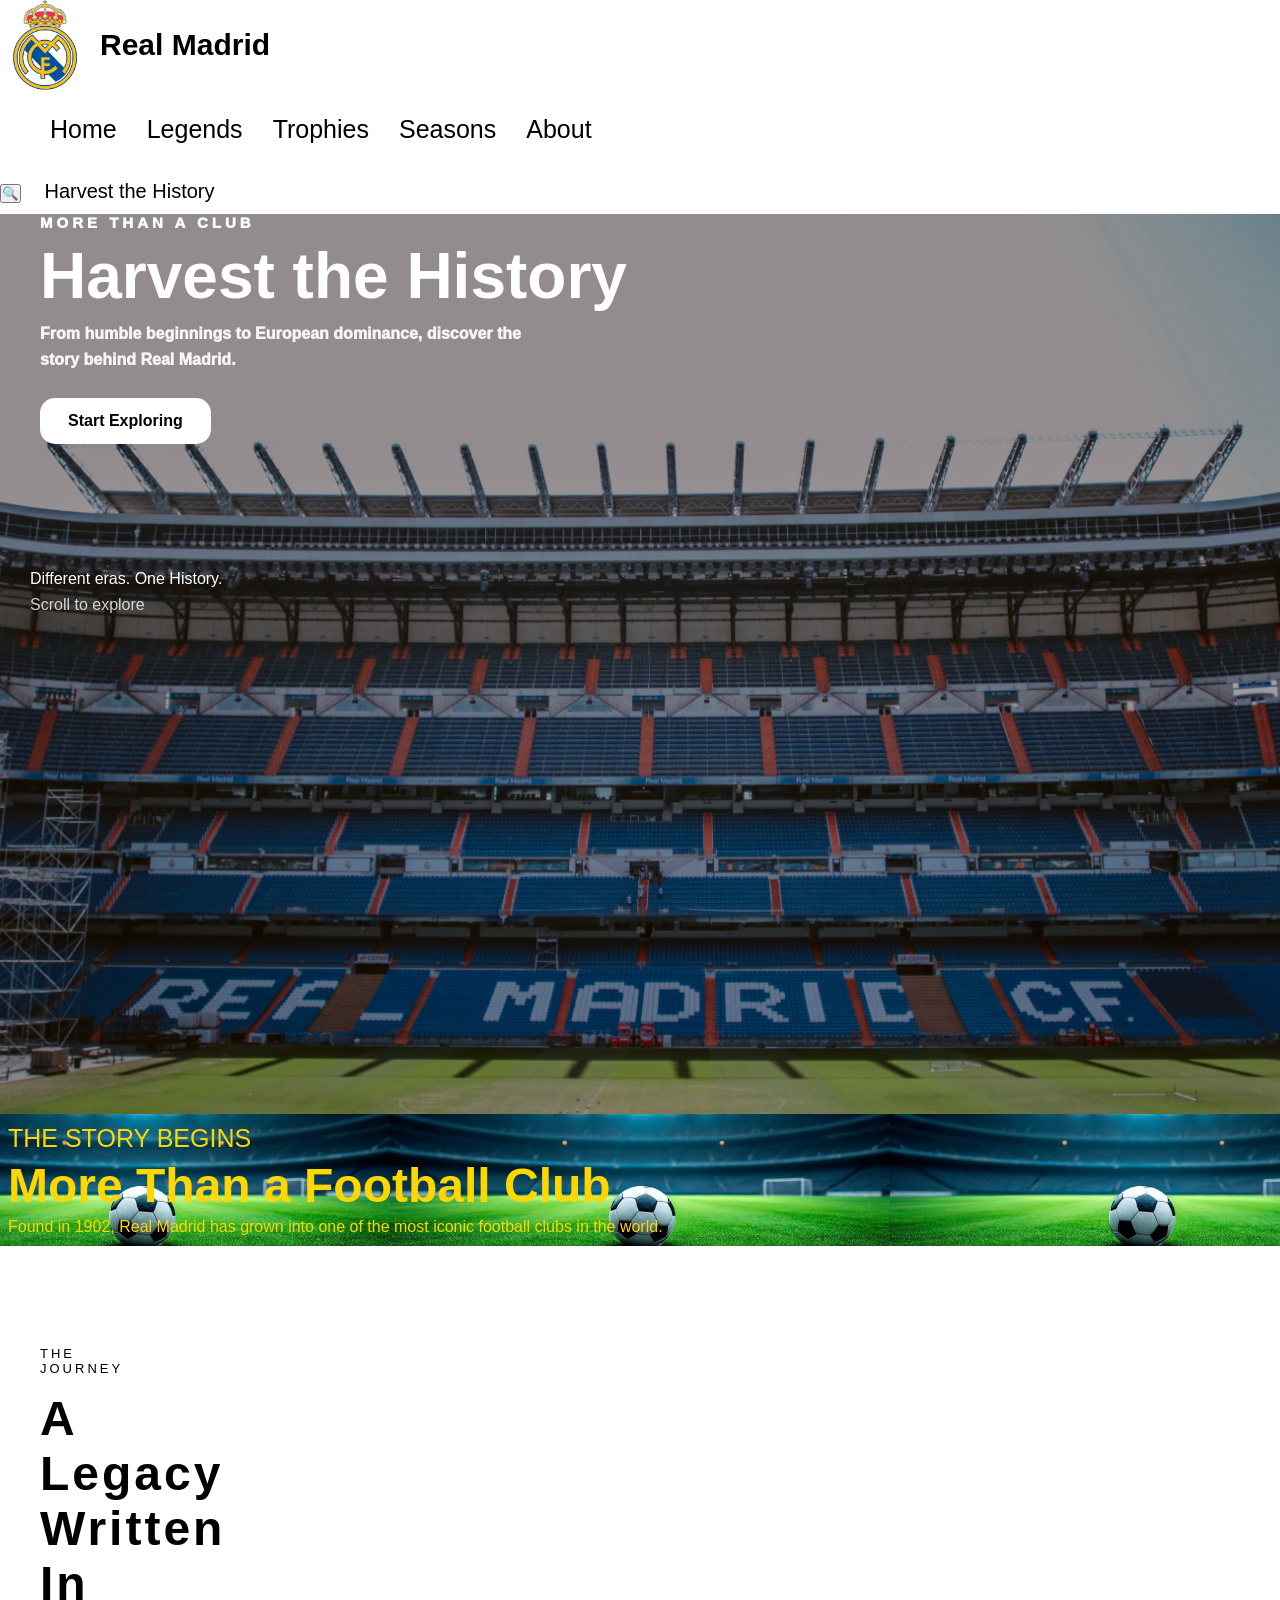
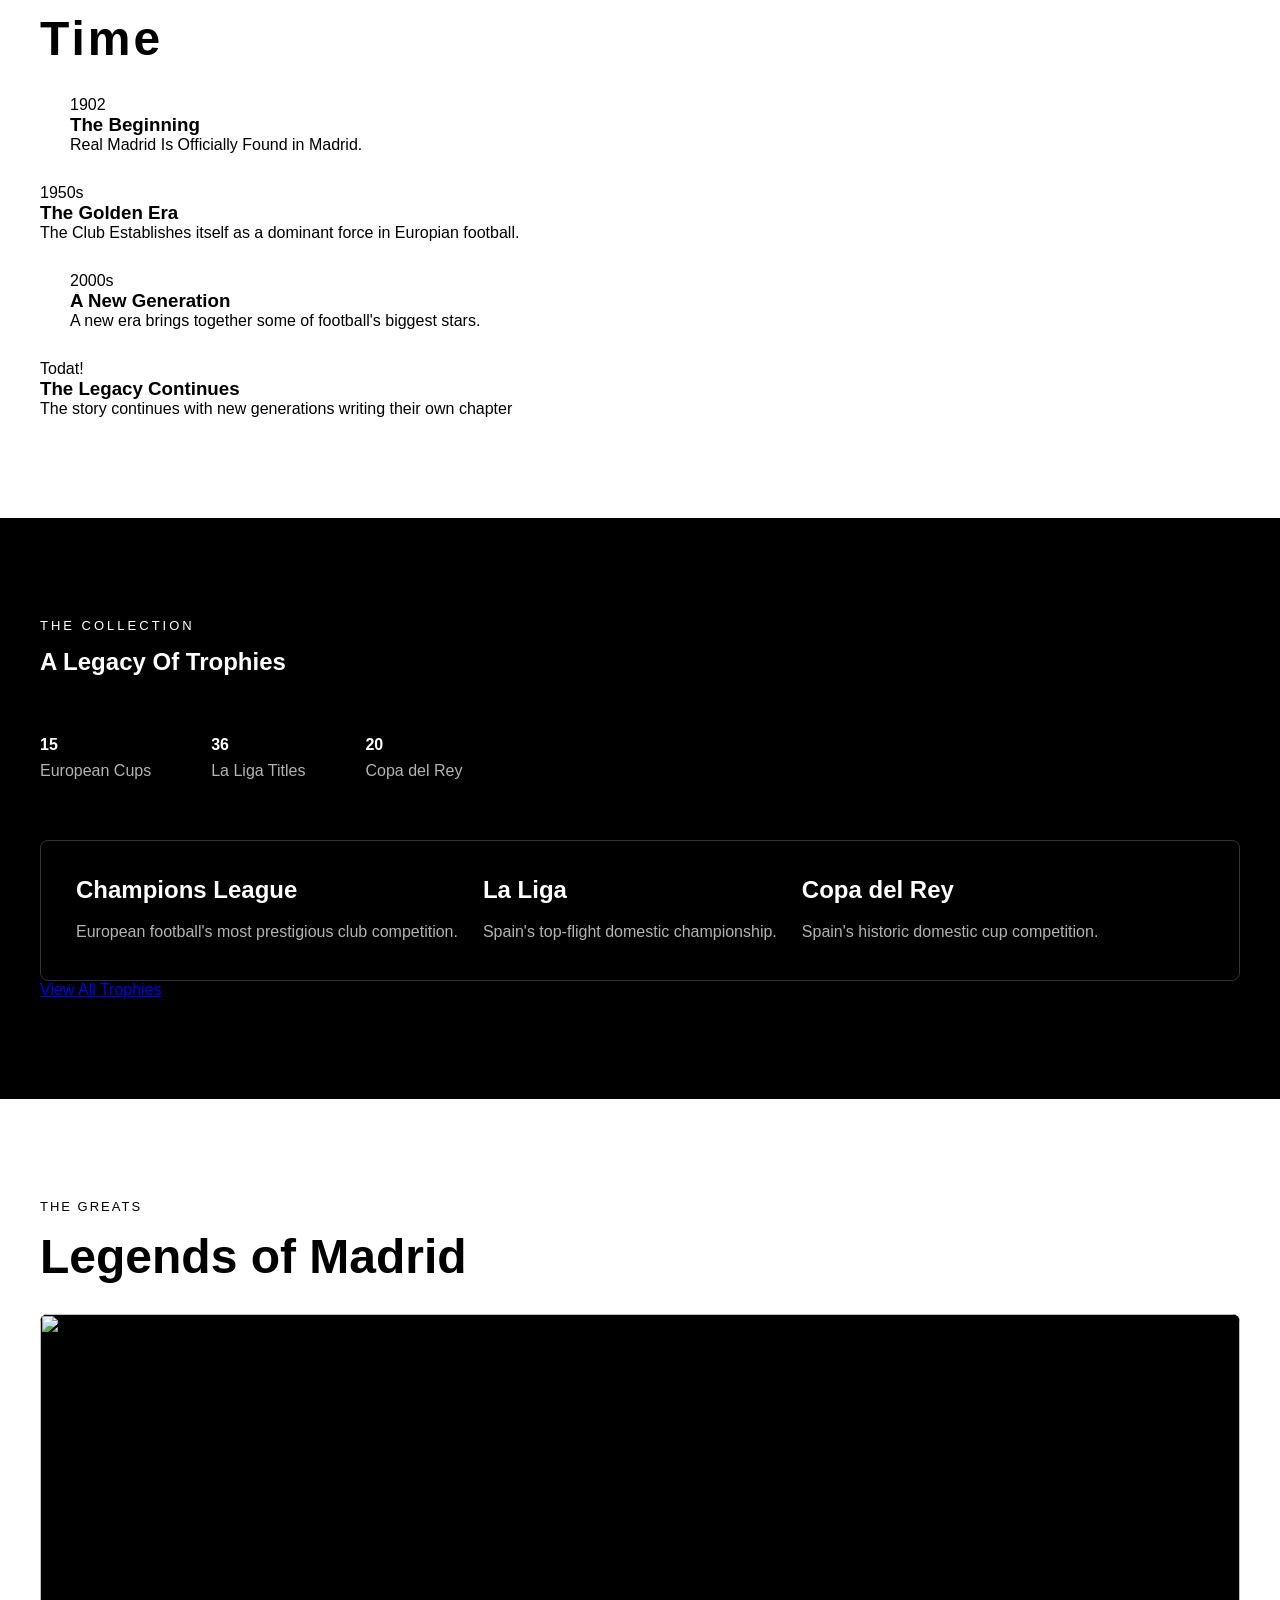
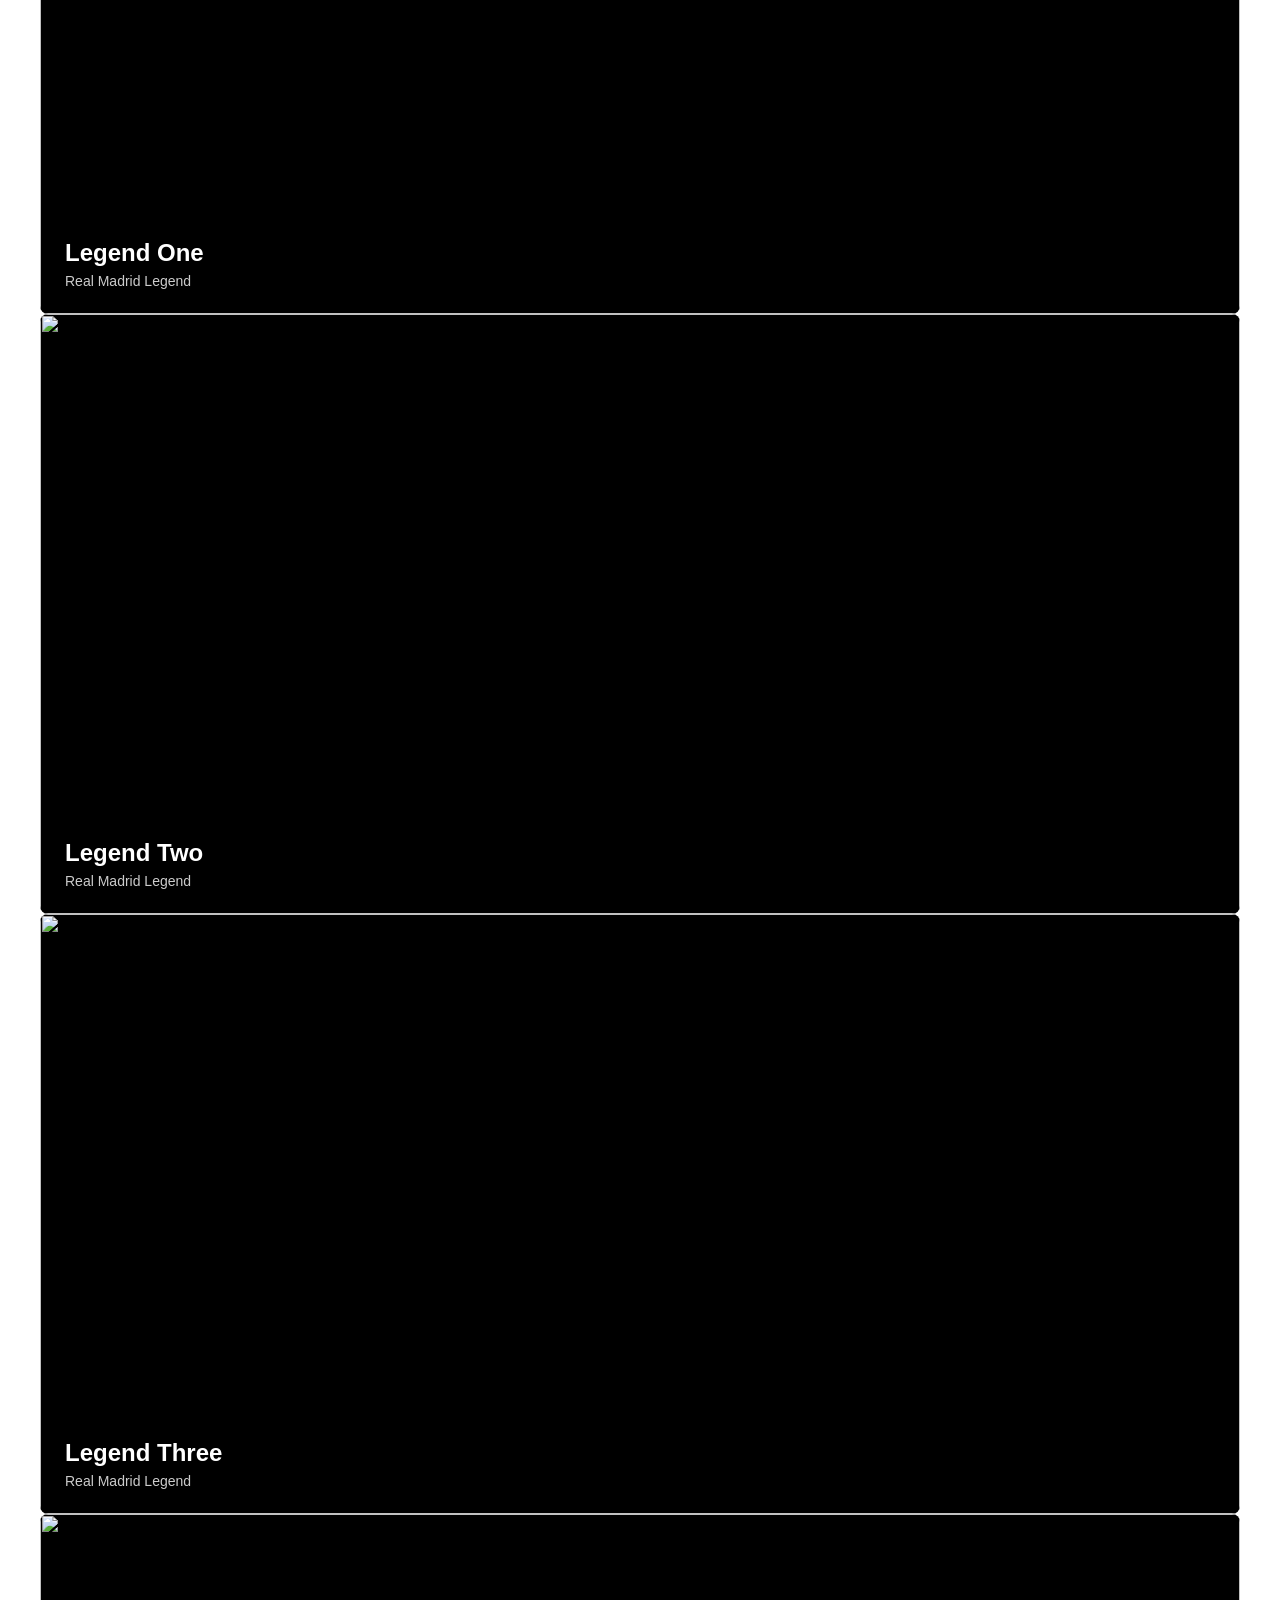
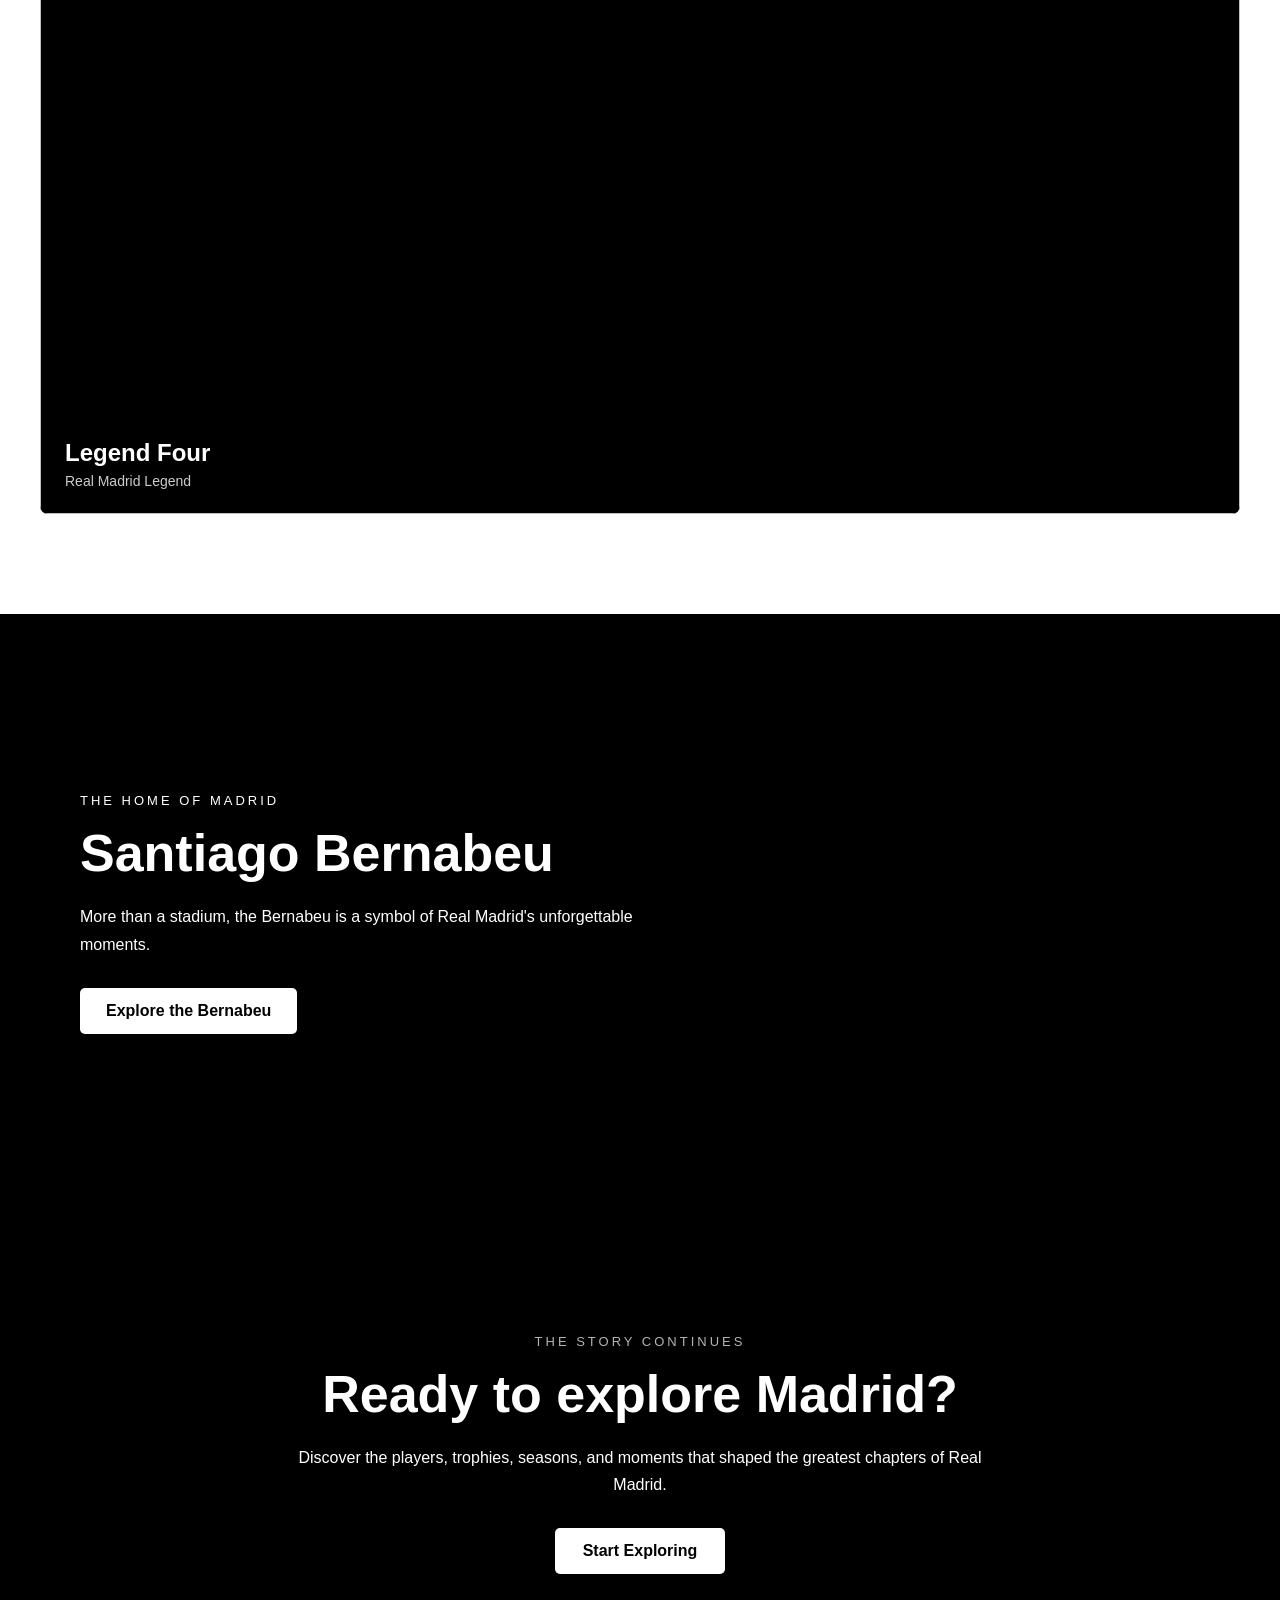
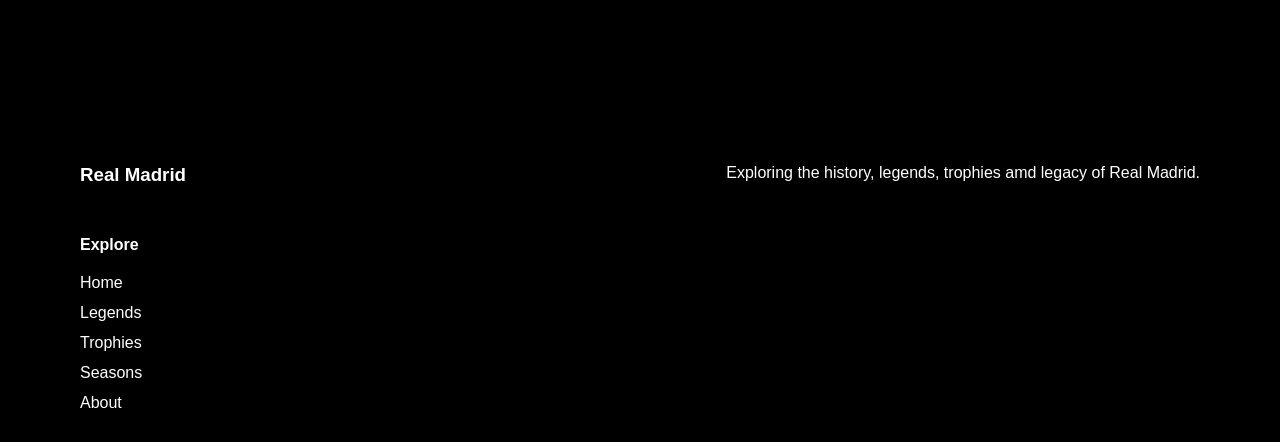
==== index.html @ a269e449 "Add files via upload" ====
<!DOCTYPE html>
<head>

<title>Real Madrid</title>
<link rel="stylesheet" href="style.css">
</head>
<body>
<header>
    
    <div class="logo">
        <img src="[data-uri]" alt="Real Madrid Logo">
        <span>Real Madrid</span>
    </div>


    <div class="navbar">
        <nav>
            <a href="index.html">Home</a>
            <a href="#">Legends</a>
            <a href="#">Trophies</a>
            <a href="#">Seasons</a>
            <a href="#">About</a>
    </div>
 <!-- (#) هنا يا سمير عايزك تحط اسامي فايلات الصفحات الي هتعملها مكان علامة الشارب دي -->
    </nav>
    <button aria-label="Search">🔍</button>
    <button class="history-btn">Harvest the History</button>

    <main>
        <section class="hero">
            <div class="hero-content">
                <p>MORE THAN A CLUB</p>
                <h1>Harvest the History</h1>
                <p>
                    From humble beginnings to European dominance,
                            discover the story behind Real Madrid.
                </p>
                <a href="#intro">Start Exploring</a>
            </div>
            <div class="hero-bottom">
                <p>Different eras. 
                    One History.
                </p>
                <span>Scroll to explore</span>
            </div>
        </section>
        <section id="intro">
            <div class="intro-content">
                <p>THE STORY BEGINS</p>
                <h2>More Than a Football Club</h2>
                <p>
                    Found in 1902,
                    Real Madrid has grown into one
                    of the most iconic football clubs in the world.
                </p>
            </div>

        </section>
        <section class="history-preview">
            <div class="history-header">
                <p>THE JOURNEY</p>
                <h2>A Legacy Written In Time</h2>
            </div>

            <div class="timeline-item">
                <span>1902</span>
                <h3>The Beginning</h3>
                <p>Real Madrid Is Officially Found in Madrid.</p>
            </div>

            <div class="time;ine-item">
                <span>1950s</span>
                <h3>The Golden Era</h3>
                <p>The Club Establishes itself as a dominant force in Europian football.
                </p>
            </div>

            <div class="timeline-item">
                <span>2000s</span>
                <h3>A New Generation</h3>
                <p>A new era brings together some of football's biggest stars.</p>
            </div>

            <div class="timeline-items">
                <span>Todat!</span>
                <h3>The Legacy Continues</h3>
                <p>The story continues with new generations writing their own chapter                    
                </p>
            </div>
        </section>
        
        <section class="trophies-preview">
            <div class="trophies-header">
                <p>THE COLLECTION</p>
                <h2>A Legacy Of Trophies</h2>
            </div>

            <div class="trophy-stats">
                <div>
                    <strong>15</strong>
                    <span>European Cups</span>
                </div>
                <div>
                    <strong>36</strong>
                    <span>La Liga Titles</span>
                </div>
                <div>
                    <strong>20</strong>
                    <span>Copa del Rey</span>
                </div>
            </div>

            <div class="trophy-cards">
                <div class="trophy-card">
                    <h3>Champions League</h3>
                    <p>European football's most prestigious club competition.</p>
                </div>
                <div class="trophy-card">
                    <h3>La Liga</h3>
                    <p>Spain's top-flight domestic championship.</p>
                </div>
                <div class="trophy-card">
                    <h3>Copa del Rey</h3>
                    <p>Spain's historic domestic cup competition.</p>
                </div>
            </div>

            <a href="#">View All Trophies</a>
<!-- هنا نفس الكلام هتحط اسم الصفحة الي هتعملها -->
        </section>

        <section class="legends-preview">
            <div class="legends-header">
                <p>THE GREATS</p>
                <h2>Legends of Madrid</h2>
            </div>

            <div class="legend-card">
                <img src="legend1.png" alt="">
                <div class="legend-info">
                    <h3>Legend One</h3>
                    <p>Real Madrid Legend</p>
                </div>
            </div>

            <div class="legend-card">
                <img src="legend2.jpg" alt="">
                <div class="legend-info">
                    <h3>Legend Two</h3>
                    <p>Real Madrid Legend</p>
                </div>
            </div>

                        <div class="legend-card">
                <img src="legend3.jpg" alt="">
                <div class="legend-info">
                    <h3>Legend Three</h3>
                    <p>Real Madrid Legend</p>
                </div>
            </div>

            <div class="legend-card">
                <img src="legend4.jpg" alt="">
                <div class="legend-info">
                    <h3>Legend Four</h3>
                    <p>Real Madrid Legend</p>
                </div>
            </div>
        </section>

        <section class="bernabeu-preview">
            <div class="bernabeu-content">
                <p>THE HOME OF MADRID</p>
                <h2>Santiago Bernabeu</h2>
                <p>
                    More than a stadium, the Bernabeu is a symbol of Real Madrid's unforgettable moments.
                </p>
                <a href="#">Explore the Bernabeu</a>
            </div>
        </section>

        <section class="final-cta">
            <div class="cta-content">
                <p>THE STORY CONTINUES</p>
                <h2>Ready to explore Madrid?</h2>
                <p>
                    Discover the players, trophies, seasons, and moments that shaped the greatest chapters of Real Madrid.
                </p>
                <a href="#">Start Exploring</a>
            </div>
        </section>
    </main>
    <footer class="footer">
        <div class="footer-top">
            <h3>Real Madrid</h3>
            <p>
                Exploring the history, legends, trophies amd legacy of Real Madrid.
            </p>
        </div>  
        
        <div class="footer-links">
            <h4>Explore</h4>
            <a href="index.html">Home</a>
            <a href="#">Legends</a>
            <a href="#">Trophies</a>
            <a href="#">Seasons</a>
            <a href="#">About</a>
        </div>
    </footer>
</header>

</body>
---- style.css ----
.hero {
    background-image: url("stadium3.jpg");
    height: 100vh;
    background-size: cover;
    background-position: center;
    position: relative;
    display: flex;
    align-items: flex-start;
    overflow: hidden;
}

.hero::before {
    content: "";
    position: absolute;
    inset: 0;
    background: rgba(0, 0, 0, 0.35);
}
.hero-content {
    position: relative;
    z-index: 1;
    max-width: 600px;
    margin-left: 40px;
    margin: 10px 5;

}
.hero-content h1 {
    font-size: 64px;
    font-weight: 700;
}
.hero-content p:nth-of-type(2) {
    max-width: 500px;
    line-height: 1.6;
}
.hero-content p:first-child {
    font-size: 15px;
    letter-spacing: 4px;
}
.hero-content p {
    color: #380202;
    font-weight: 1000;
}

.hero-content button {
    margin-top: 10px;
    padding: 10px 15px;
    font-size: 20px;
    border: none;
    border-radius: 100px;
}

header {
    position: absolute;
    top: 0;
    left: 0;
    width: 100%;
    z-index: 2;
}
.navbar {
    display: flex;
    align-items: center;
    justify-content: space-between;
    padding: 25px 50px;
    color: black;
}
* {
    margin: 0;
    padding: 0;
    box-sizing: border-box;
}

.logo {
    display: flex;
    align-items: center;
}

.logo img{
    width: 90px;
    height: 90px;
    object-fit: contain;
}

.logo span{
    margin-left: 10px;
    font-weight: 700;
    font-size: 30px;
}

.navbar nav {
    display: flex;
    align-items: center;
    gap: 30px;
    /* عايزين نحط صورة هنا تبقى خلفية مش عارف ازاي بصراحة */
}
.navbar nav a {
    text-decoration: none;
    color: black;
    font-size: 25px;
}

.navbar nav a:hover {
    opacity: 0.5;
    lighting-color: white;
}
.navbar button {
    background: none;
    border: none;
    color: white;
    font-size: 20px;
    cursor: pointer;
}

.history-btn {
    padding: 10px 18px;
    border: 1px solid white;
    border-radius: 10px;
    background: transparent;
    color: black;
    cursor: pointer;
    font-size: 20px;
}

.history-btn:hover {
    background: goldenrod;
    color: black;
}

.navbar {
    display: flex;
    align-items: center;
    justify-content: space-between;
    padding: 25px 50px;
    color: white;
}
.hero-content button {
    margin-top: 25px;
    padding: 14px 28px;
    font-size: 16px;
    background: white;
    color: black;
    font-weight: 1000;
    cursor: pointer;
}

.hero-content button:hover {
    background: burlywood;
    transform: translateY(-2px);
}

body {
    font-family: Arial, san-serif;
}

.hero-content h1 {
    color: white;
}

.hero-content p:first-child {
    color: white;
}

.hero-content h1 {
    font-size: 64px;
    font-weight: 700;
    margin: 10px 0;
    color: white;
    line-height: 1.1;
}

.hero-content p:nth-of-type(2) {
    max-width: 500px;
    line-height: 1.6;
    color: whitesmoke;
    font-size: 16px;
}

.hero-bottom {
    position: absolute;
    bottom: 500px;
    left: 30px;
    color: white;
}

.hero-bottom span {
    display: block;
    margin-top: 8px;
    font-size: 16px;
    opacity: 0.8;
}

.hero-content a {
    display: inline-block;
    margin-top: 25px;
    padding: 14px 28px;
    background: white;
    color: black;
    text-decoration: none;
    font-weight: 600;
    border-radius: 15px;
}

.hero-content a:hover {
    background: rgb(187, 187, 187);
}

#intro {
    background-image: url("intro.jpg");
    background-size: 500px 300px;
    background-position: center;
    min-height: 50px;
    padding: 10px 8px;
    color: gold;

}

.intro-content > p:first-child {
    font-size: 25px;
    margin-bottom: 5px;
}

.intro-content h2 {
    font-size: 48px;
    margin-bottom: 5px;
}

.history-preview {
    padding: 100px 40px;
    background: white;
}

.history-header {
    max-width: 13px;
    letter-spacing: 3px;
}

.history-header p {
    font-size: 13px;
    letter-spacing: 3px;
}

.history-header h2 {
    font-size: 48px;
    margin-top: 15px;
}

.timeline {
    display: flex;
    gap: 30px;
}

.timeline-item {
    flex: 1;
    padding: 30px;
    background: white;
    border-radius: 8px;
}

.trophies-preview {
    padding: 100px 40px;
    background: black;
    color: white;
}

.trophies-header {
    margin-bottom: 60px;
}
.trophies-header p {
    font-size: 13px;
    letter-spacing: 3px;
}
.trophies-header h2 {
    font-size: 48;
    margin-top: 15px;
}

.trophy-stats {
    display: flex;
    gap: 60px;
    margin-bottom: 60px;
}
.trophy-stats div {
    display: flex;
    flex-direction: column;
}
.trophy-stat strong {
    font-size: 42px;
}
.trophy-stats span {
    margin-top: 8px;
    opacity: 0.7;
}

.trophy-cards {
    display: flex;
    gap: 25px;
}
.trophy-cards {
    flex: 1;
    padding: 35px;
    border: 1px solid #333;
    border-radius: 8px;
}
.trophy-card h3 {
    font-size: 24px;
    margin-bottom: 15px;
}
.trophy-card p {
    opacity: 0.7;
    line-height: 1.6;
}

.legends-preview {
    padding: 100px 40px;
    background: white;
}

.legends-header {
    max-width: 600px;
    margin-bottom: 30px;
}
.legends-header p {
    font-size: 13px;
    letter-spacing: 2px;
}

.legends-header h2 {
    font-size: 48px;
    margin-top: 15px;
}

.legend-cards {
    display: flex;
    gap: 25px;
}
.legend-card {
    flex: 1;
    height: 600px;
    position: relative;
    overflow:hidden;
    border-radius: 8px;
    background: black;
}

.legend-card img {
    width: 100%;
    height: 100%;
    object-fit: fill;
}

.legend-info {
    position: absolute;
    bottom: 0;
    left: 0;
    width: 100%;
    padding: 25px;
    color: white;
    background: linear-gradiant(transparent, black)
}

.legend-info h3 {
    font-size: 24px;
    margin-bottom: 6px;
}

.legend-info p {
    font-size: 14px;
    opacity: 0.8;
}

.bernabeu-preview {
    min-height: 600px;
    background-image: url("bernabeu.jpg");
    background-size: cover;
    background-position: center;
    position: relative;
    display: flex;
    align-items: center;
    padding: 80px;
}

.bernabeu-preview::before {
    content: "";
    position: absolute;
    inset: 0;
    background: black;
}

.bernabeu-content {
    position: relative;
    z-index: 1;
    max-width: 600px;
    color: white;
}

.bernabeu-content > p:first-child {
    font-size: 13px;
    letter-spacing: 3px;
    margin-bottom: 15px;
}

.bernabeu-content h2 {
    font-size: 52px;
    margin-bottom: 20px;
}

.bernabeu-content h2 + p {
    line-height: 1.7;
    color: white;
    margin-bottom: 30px;
}

.bernabeu-content a {
    display: inline-block;
    padding: 14px 26px;
    background: white;
    color: black;
    text-decoration: none;
    font-weight: 600;
    border-radius: 5px;
}

.final-cta {
    padding: 120px 80px;
    text-align: center;
    background: black;
    color: white;
}
.cta-content {
    max-width: 700px;
    margin: auto;
}

.cta-content p:first-child {
    font-size: 13px;
    letter-spacing: 3px;
    opacity: 0.7;
}

.cta-content h2 {
    font-size: 52px;
    margin: 15px 0 20px;
}

.cta-content h2 + p {
    color: white;
    line-height: 1.7;
    margin-bottom: 30px;
}

.cta-content a {
    display: inline-block;
    padding: 14px 28px;
    background: white;
    color: black;
    text-decoration: none;
    font-weight: 600;
    border-radius: 5px;
}


.footer {
    padding: 70px 80px 30px;
    background: black;
    color: white;
}

.footer-top {
    display: flex;
    justify-content: space-between;
    gap: 80px;
    padding-bottom: 50px;
}

.footer-brand {
    max-width: 350px;
}

.footer-brand h3 {
    font-size: 26px;
    margin-bottom: 15px;
}

.footer-brand p {
    color: white;
    line-height: 1.6;
}

.footer-links {
    display: flex;
    flex-direction: column;
    gap: 12px;
}

.footer-links h4 {
    margin-bottom: 8px;
}

.footer-links a {
    color: white;
    text-decoration: none;
}

.footer-links a:hover {
    color: white;
}

.footer-bottom {
    padding-top: 25px;
    border-top: 1px solid #222121;
    display: flex;
    justify-content: space-between;
    color: #777;
    font-size: 13px;
}
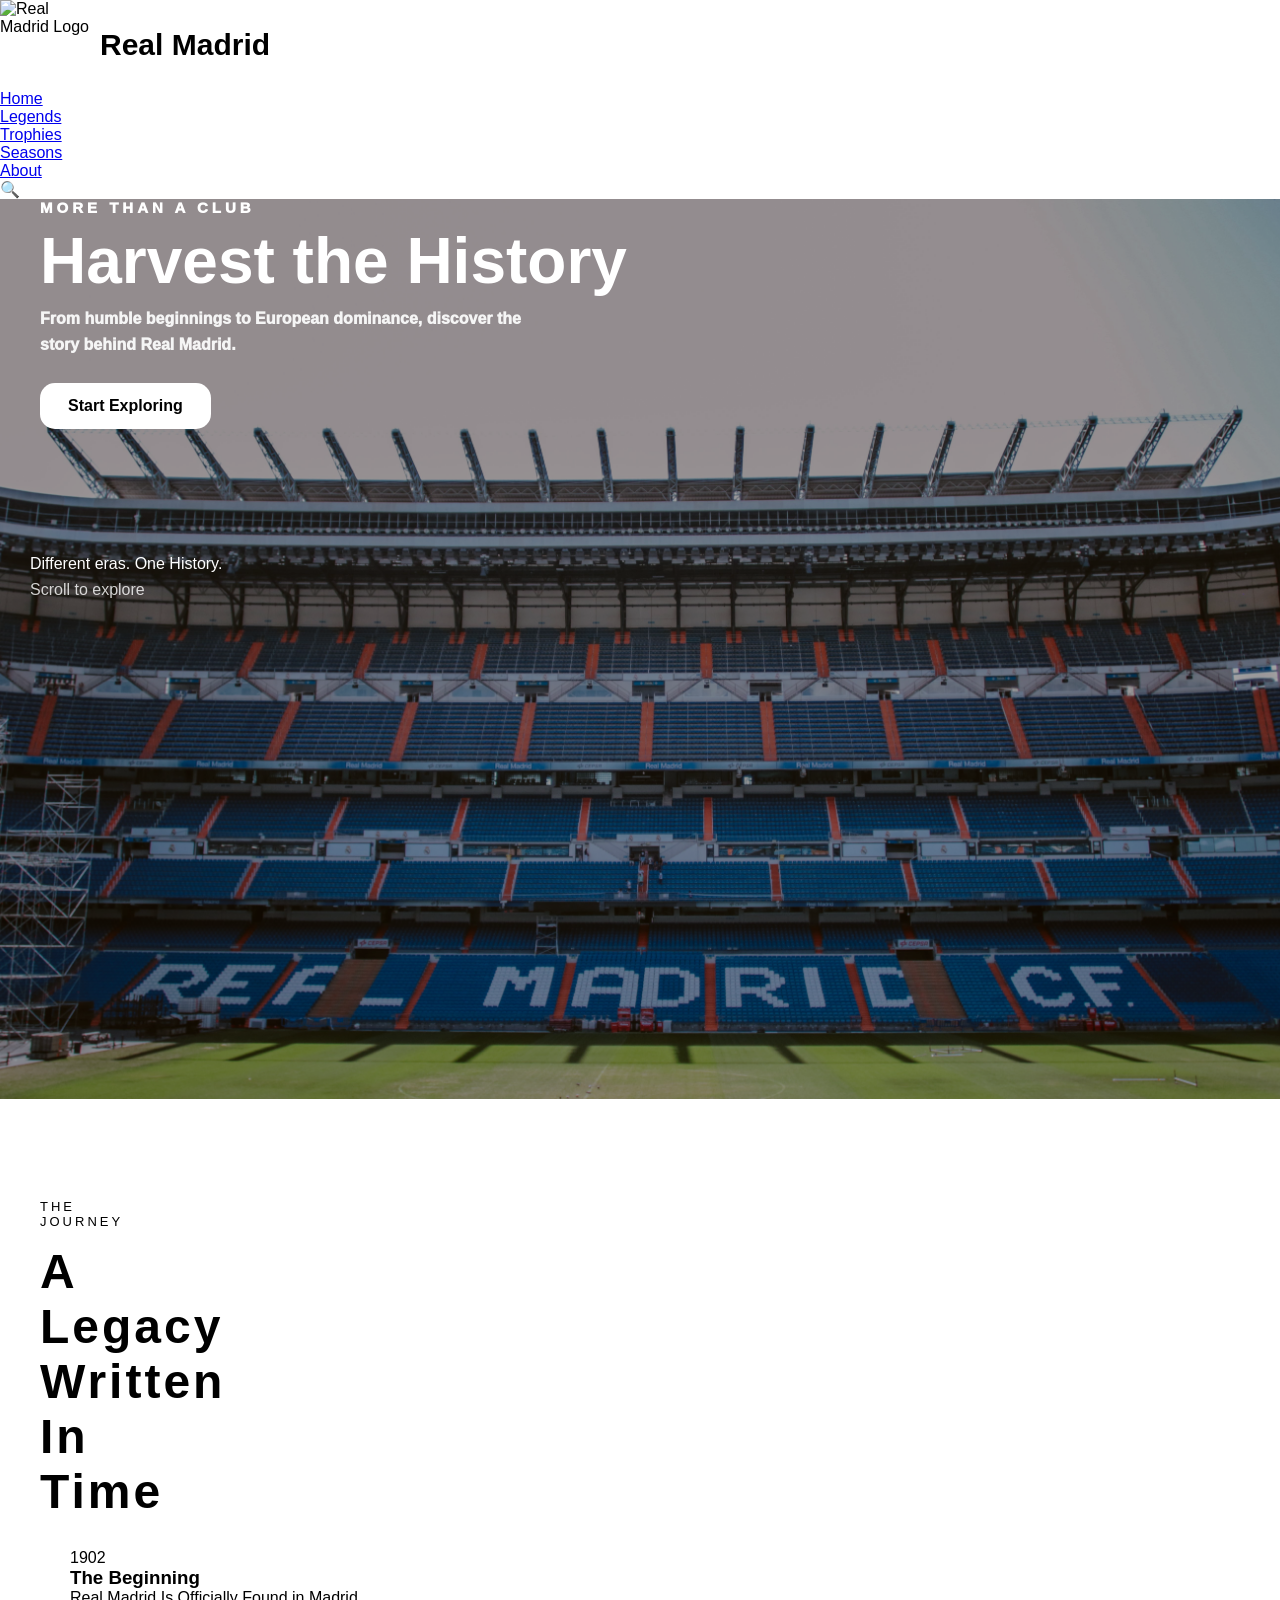
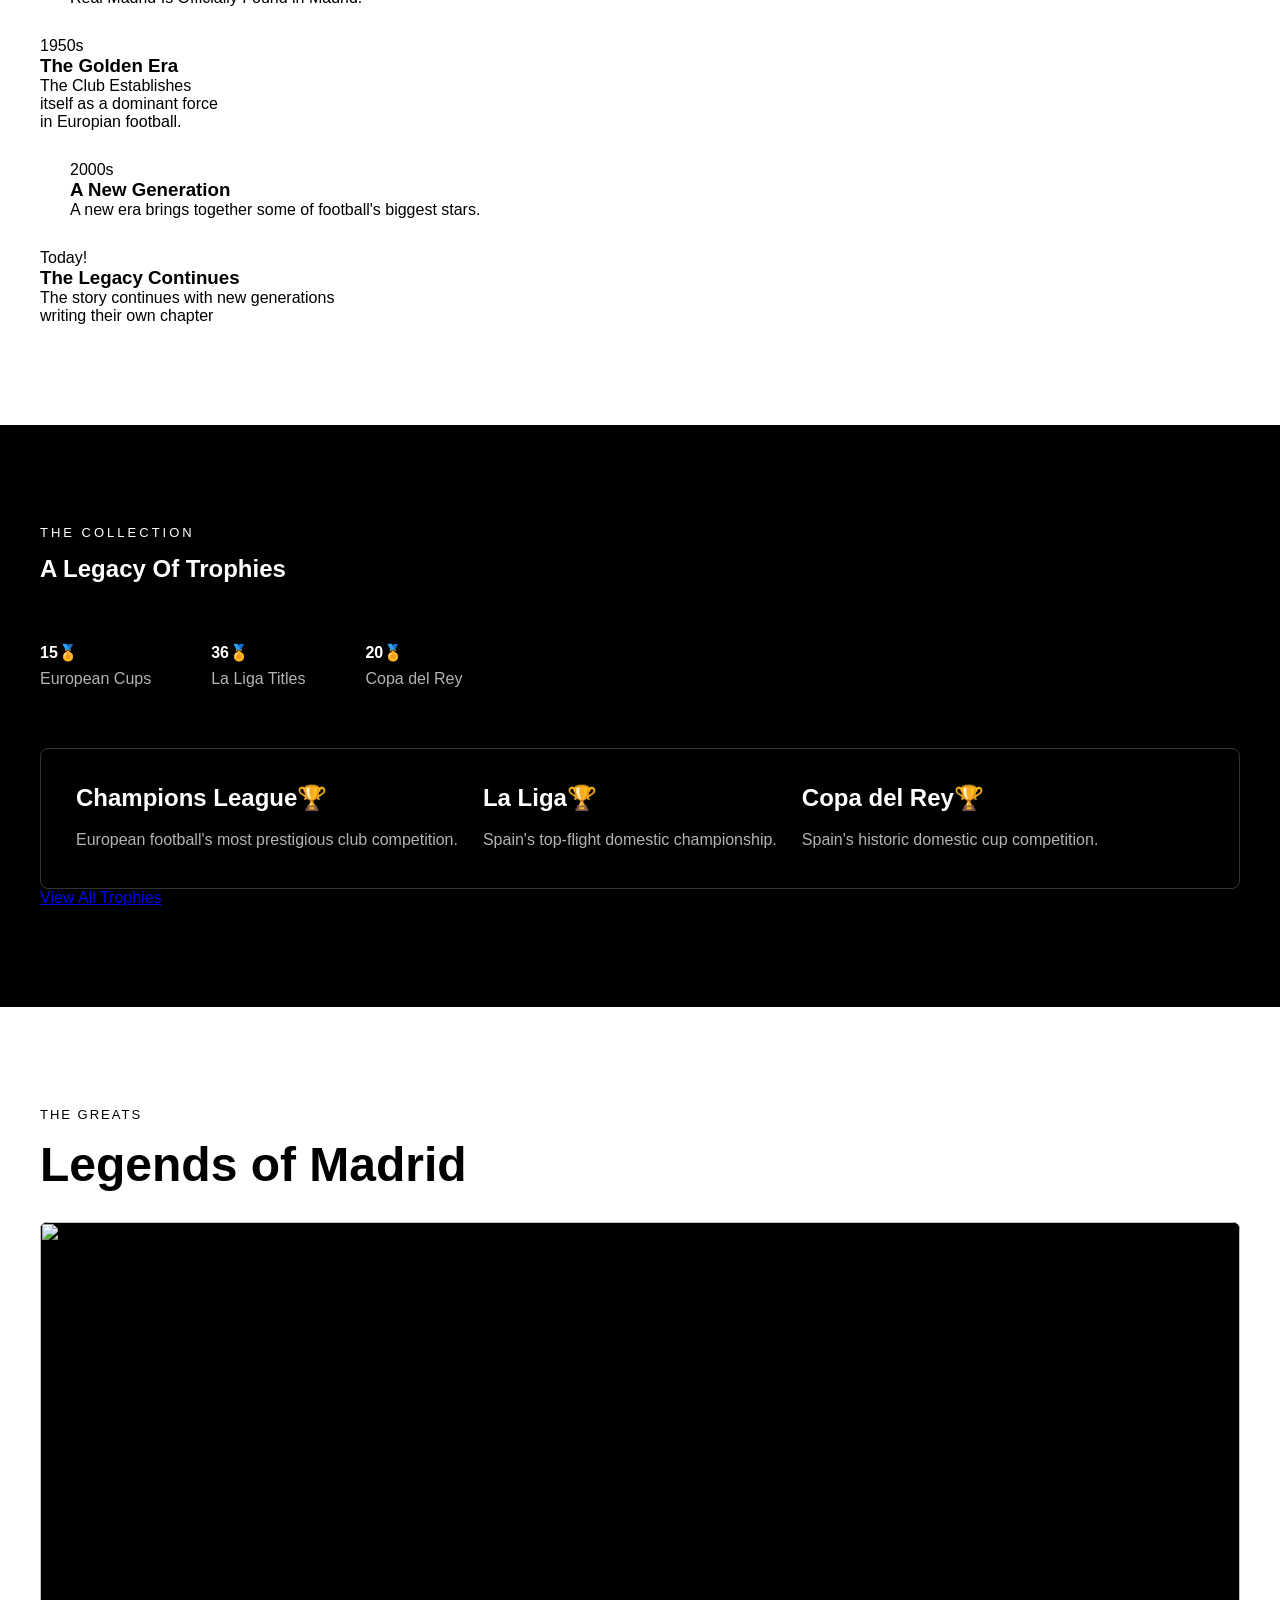
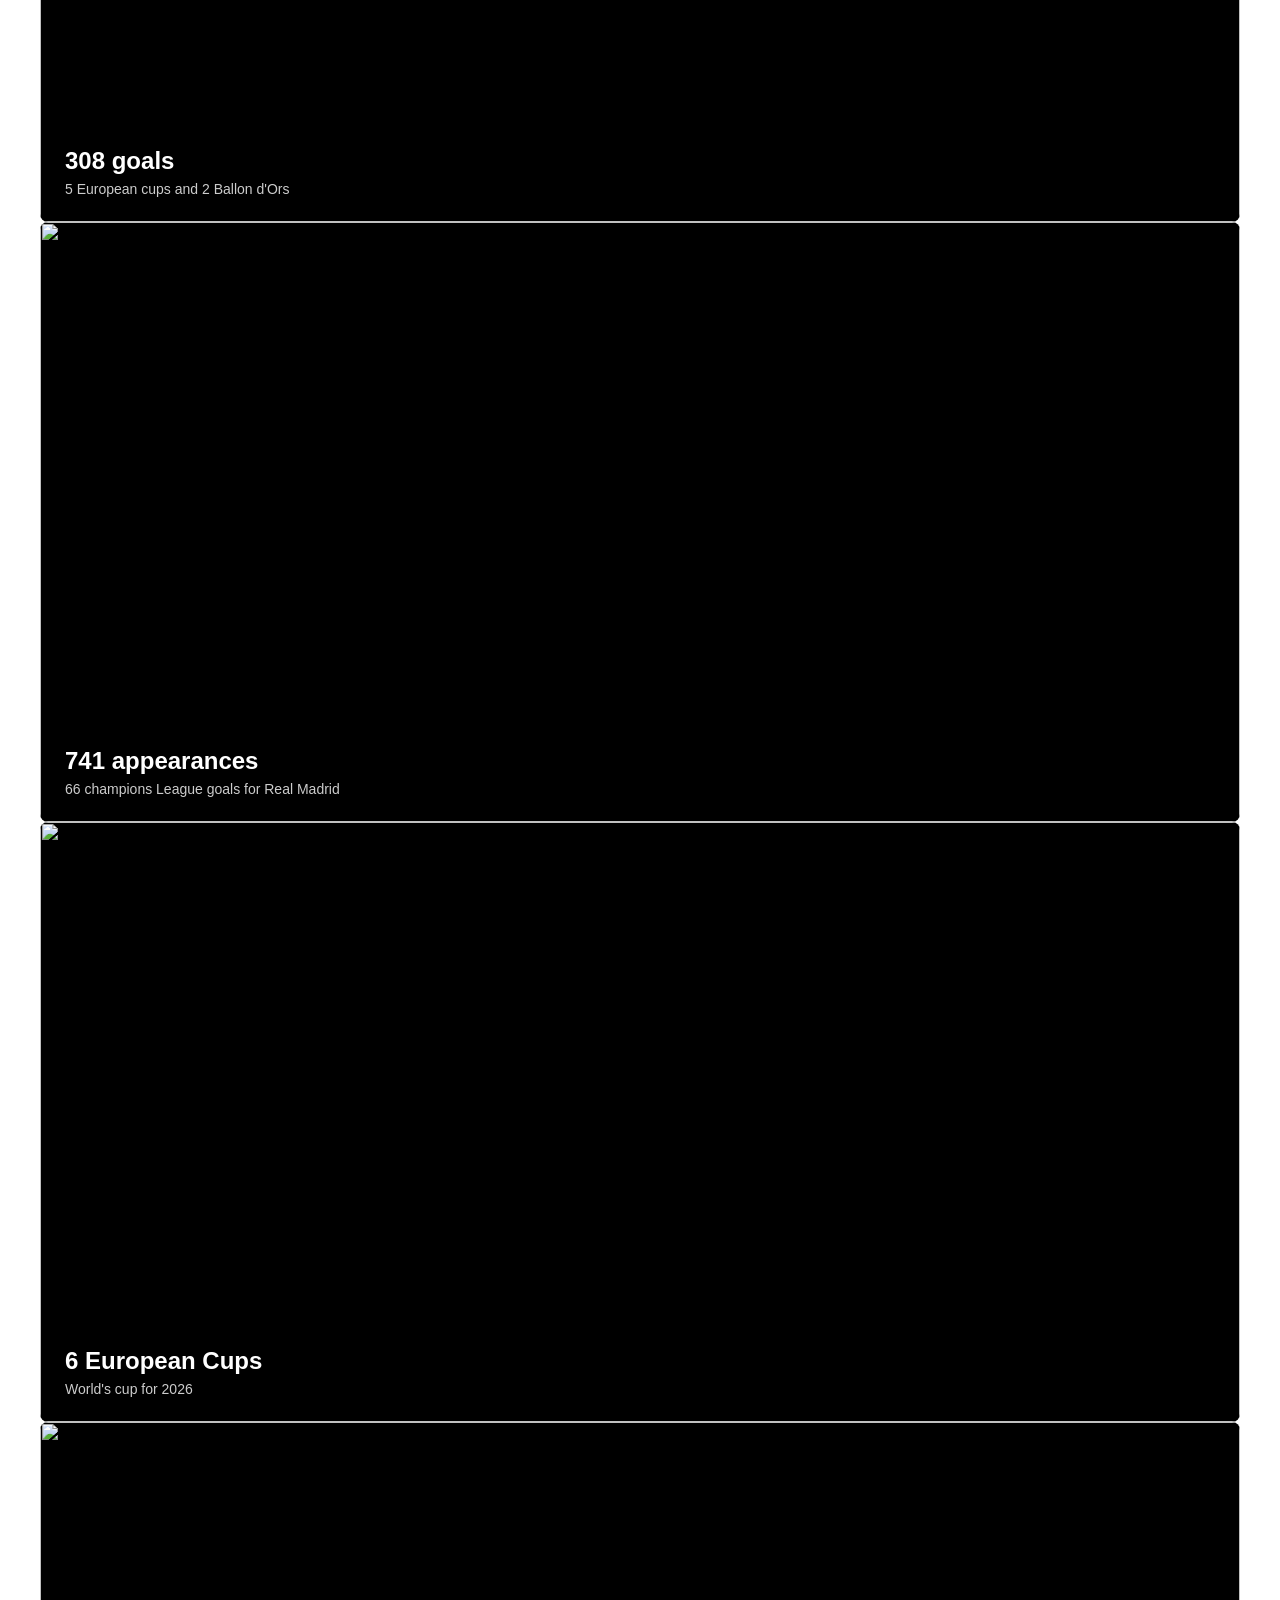
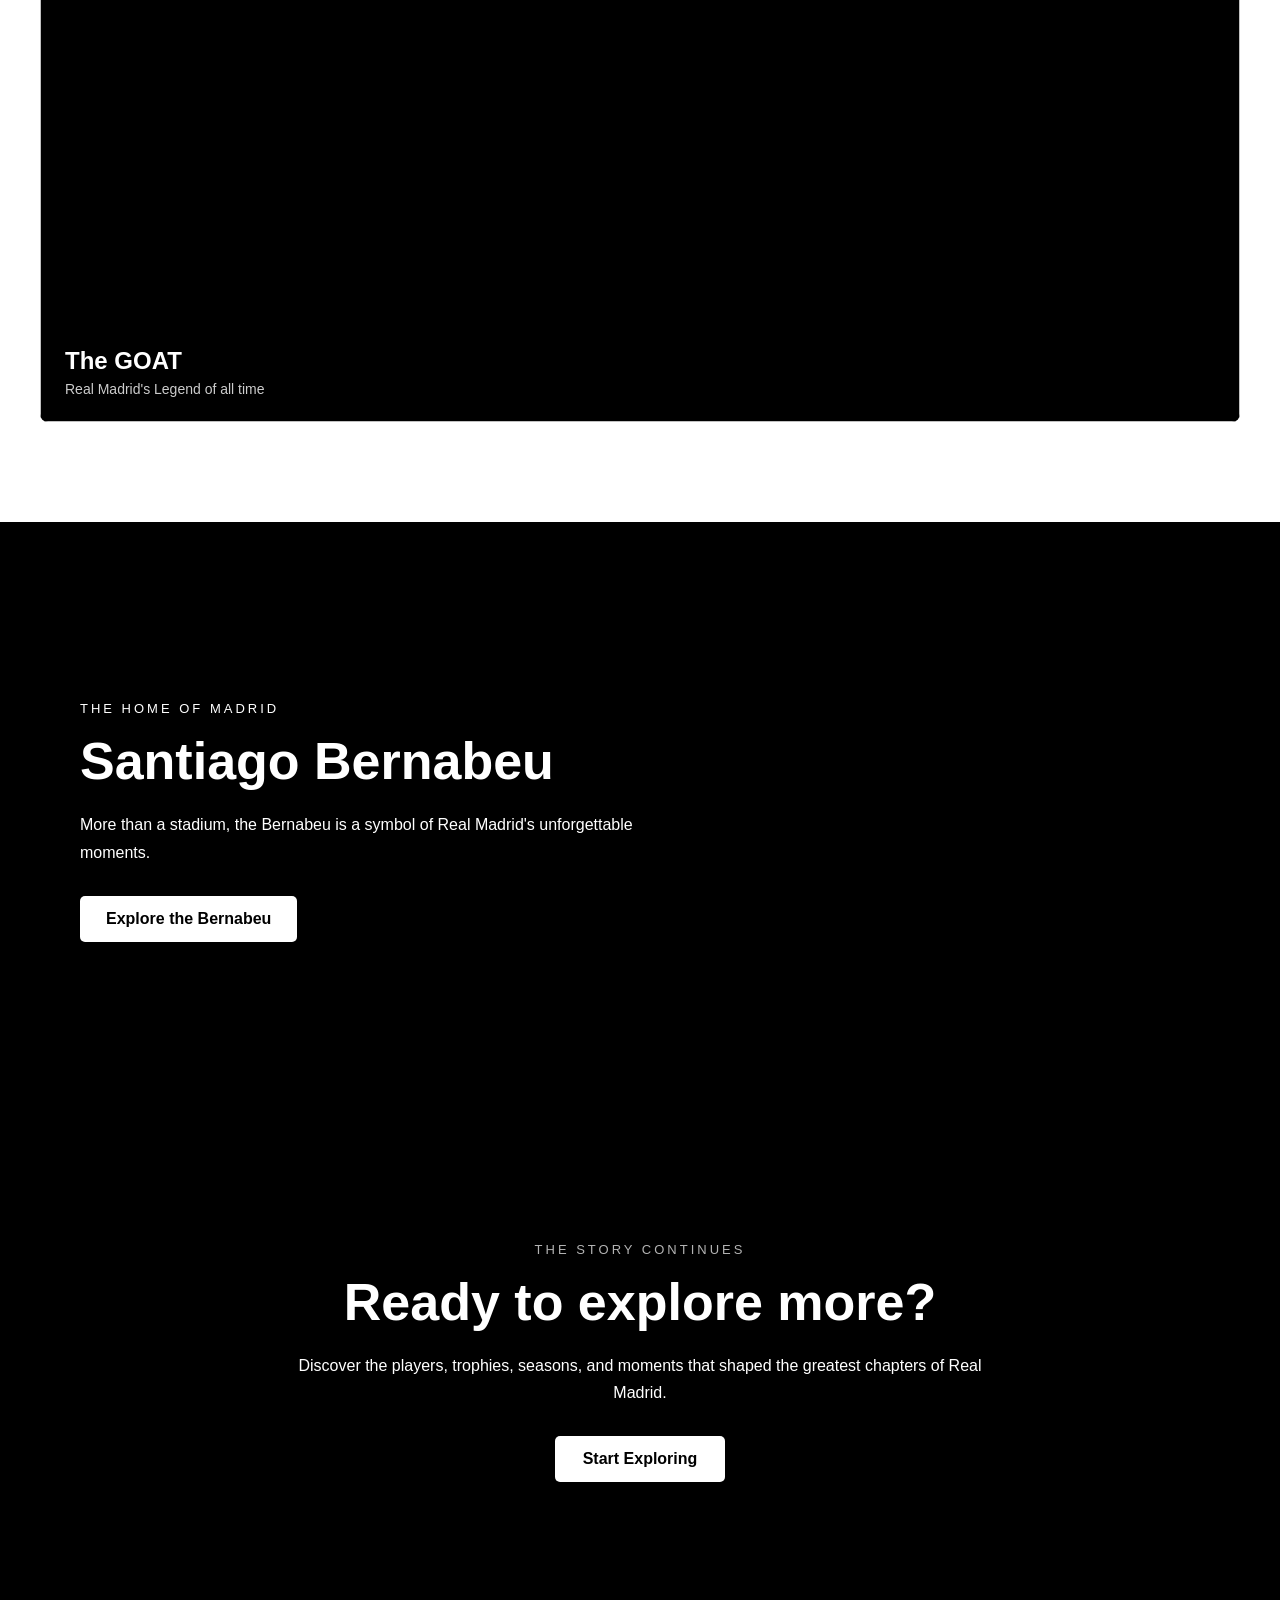
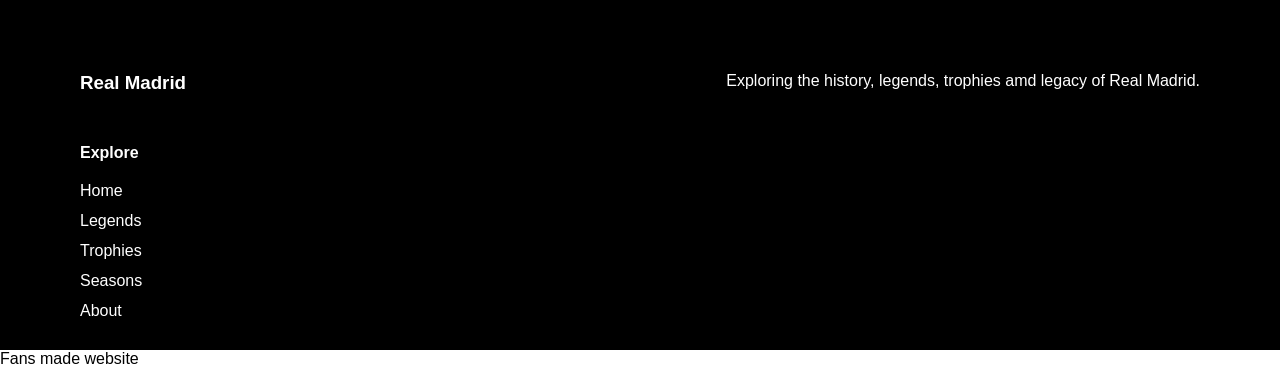
==== commit 688746ad: "Update index.html" ====
--- a/index.html
+++ b/index.html
@@ -5,29 +5,27 @@
 <link rel="stylesheet" href="style.css">
 </head>
 <body>
-<header>
-    
-    <div class="logo">
-        <img src="[data-uri]" alt="Real Madrid Logo">
-        <span>Real Madrid</span>
-    </div>
-
-
-    <div class="navbar">
-        <nav>
-            <a href="index.html">Home</a>
-            <a href="#">Legends</a>
-            <a href="#">Trophies</a>
-            <a href="#">Seasons</a>
-            <a href="#">About</a>
-    </div>
- <!-- (#) هنا يا سمير عايزك تحط اسامي فايلات الصفحات الي هتعملها مكان علامة الشارب دي -->
-    </nav>
-    <button aria-label="Search">🔍</button>
-    <button class="history-btn">Harvest the History</button>
+
+    <nav>
+        <div class="logo">
+            <img src="logo.png" alt="Real Madrid Logo">
+            <span>Real Madrid</span>
+        </div>        
+        <ul class="nav-links">
+                <li><a href="index.html">Home</a></li>
+                <li><a href="legends.html">Legends</a></li>
+                <li><a href="trophies.html">Trophies</a></li>
+                <li><a href="seasons.html">Seasons</a></li>
+                <li><a href="about.html">About</a></li>
+        </ul>
+        <div class="btns">
+            🔍            
+        </div>    
+    </nav>    
 
     <main>
         <section class="hero">
+        
             <div class="hero-content">
                 <p>MORE THAN A CLUB</p>
                 <h1>Harvest the History</h1>
@@ -35,7 +33,7 @@
                     From humble beginnings to European dominance,
                             discover the story behind Real Madrid.
                 </p>
-                <a href="#intro">Start Exploring</a>
+                <a href="https://www.realmadrid.com/en-US">Start Exploring</a>
             </div>
             <div class="hero-bottom">
                 <p>Different eras. 
@@ -44,18 +42,8 @@
                 <span>Scroll to explore</span>
             </div>
         </section>
-        <section id="intro">
-            <div class="intro-content">
-                <p>THE STORY BEGINS</p>
-                <h2>More Than a Football Club</h2>
-                <p>
-                    Found in 1902,
-                    Real Madrid has grown into one
-                    of the most iconic football clubs in the world.
-                </p>
-            </div>
-
-        </section>
+
+
         <section class="history-preview">
             <div class="history-header">
                 <p>THE JOURNEY</p>
@@ -71,8 +59,9 @@
             <div class="time;ine-item">
                 <span>1950s</span>
                 <h3>The Golden Era</h3>
-                <p>The Club Establishes itself as a dominant force in Europian football.
-                </p>
+                <p>The Club Establishes</p>
+                <p>itself as a dominant force</p>
+                <p>in Europian football.</p>
             </div>
 
             <div class="timeline-item">
@@ -82,10 +71,10 @@
             </div>
 
             <div class="timeline-items">
-                <span>Todat!</span>
+                <span>Today!</span>
                 <h3>The Legacy Continues</h3>
-                <p>The story continues with new generations writing their own chapter                    
-                </p>
+                <p>The story continues with new generations</p>
+                <p>writing their own chapter</p>
             </div>
         </section>
         
@@ -97,36 +86,36 @@
 
             <div class="trophy-stats">
                 <div>
-                    <strong>15</strong>
+                    <strong>15🏅</strong>
                     <span>European Cups</span>
                 </div>
                 <div>
-                    <strong>36</strong>
+                    <strong>36🏅</strong>
                     <span>La Liga Titles</span>
                 </div>
                 <div>
-                    <strong>20</strong>
+                    <strong>20🏅</strong>
                     <span>Copa del Rey</span>
                 </div>
             </div>
 
             <div class="trophy-cards">
                 <div class="trophy-card">
-                    <h3>Champions League</h3>
+                    <h3>Champions League🏆</h3>
                     <p>European football's most prestigious club competition.</p>
                 </div>
                 <div class="trophy-card">
-                    <h3>La Liga</h3>
+                    <h3>La Liga🏆</h3>
                     <p>Spain's top-flight domestic championship.</p>
                 </div>
                 <div class="trophy-card">
-                    <h3>Copa del Rey</h3>
+                    <h3>Copa del Rey🏆</h3>
                     <p>Spain's historic domestic cup competition.</p>
                 </div>
             </div>
-
-            <a href="#">View All Trophies</a>
-<!-- هنا نفس الكلام هتحط اسم الصفحة الي هتعملها -->
+            <div class="trophy-style">
+                <a href="trophies.html">View All Trophies</a>
+            </div>
         </section>
 
         <section class="legends-preview">
@@ -136,34 +125,34 @@
             </div>
 
             <div class="legend-card">
-                <img src="legend1.png" alt="">
-                <div class="legend-info">
-                    <h3>Legend One</h3>
-                    <p>Real Madrid Legend</p>
+                <img src="legend1.jpg" alt="">
+                <div class="legend-info">
+                    <h3>308 goals</h3>
+                    <p>5 European cups and 2 Ballon d'Ors</p>
                 </div>
             </div>
 
             <div class="legend-card">
                 <img src="legend2.jpg" alt="">
                 <div class="legend-info">
-                    <h3>Legend Two</h3>
-                    <p>Real Madrid Legend</p>
+                    <h3>741 appearances</h3>
+                    <p>66 champions League goals for Real Madrid</p>
                 </div>
             </div>
 
                         <div class="legend-card">
                 <img src="legend3.jpg" alt="">
                 <div class="legend-info">
-                    <h3>Legend Three</h3>
-                    <p>Real Madrid Legend</p>
+                    <h3>6 European Cups</h3>
+                    <p>World's cup for 2026</p>
                 </div>
             </div>
 
             <div class="legend-card">
-                <img src="legend4.jpg" alt="">
-                <div class="legend-info">
-                    <h3>Legend Four</h3>
-                    <p>Real Madrid Legend</p>
+                <img src="legend4.png" alt="">
+                <div class="legend-info">
+                    <h3>The GOAT</h3>
+                    <p>Real Madrid's Legend of all time</p>
                 </div>
             </div>
         </section>
@@ -175,18 +164,18 @@
                 <p>
                     More than a stadium, the Bernabeu is a symbol of Real Madrid's unforgettable moments.
                 </p>
-                <a href="#">Explore the Bernabeu</a>
+                <a href="https://bernabeu.realmadrid.com/en-US">Explore the Bernabeu</a>
             </div>
         </section>
 
         <section class="final-cta">
             <div class="cta-content">
                 <p>THE STORY CONTINUES</p>
-                <h2>Ready to explore Madrid?</h2>
+                <h2>Ready to explore more?</h2>
                 <p>
                     Discover the players, trophies, seasons, and moments that shaped the greatest chapters of Real Madrid.
                 </p>
-                <a href="#">Start Exploring</a>
+                <a href="what.html">Start Exploring</a>
             </div>
         </section>
     </main>
@@ -201,12 +190,13 @@
         <div class="footer-links">
             <h4>Explore</h4>
             <a href="index.html">Home</a>
-            <a href="#">Legends</a>
-            <a href="#">Trophies</a>
-            <a href="#">Seasons</a>
-            <a href="#">About</a>
+            <a href="legends.html">Legends</a>
+            <a href="trophies.html">Trophies</a>
+            <a href="seasons.html">Seasons</a>
+            <a href="about.html">About</a>
         </div>
     </footer>
-</header>
-
-</body>+    <p>Fans made website</p>
+</body>
+
+</html>
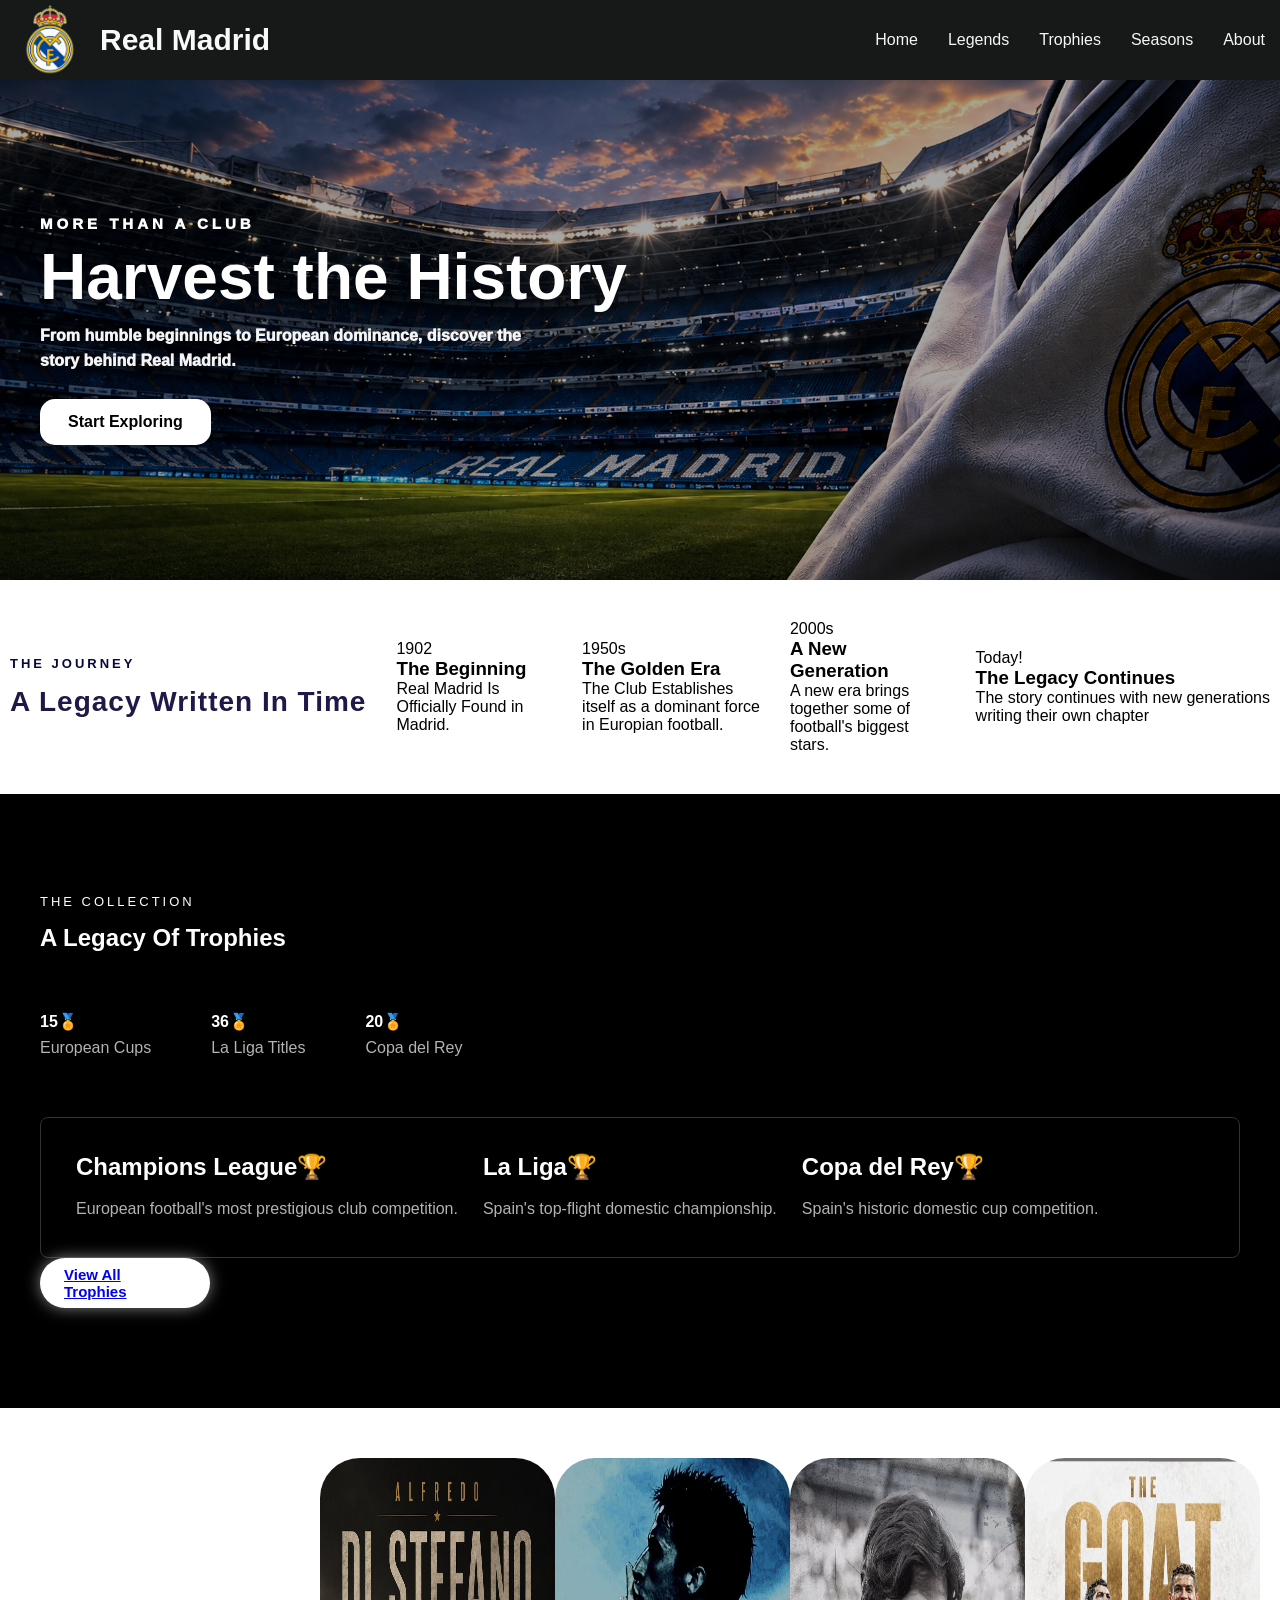
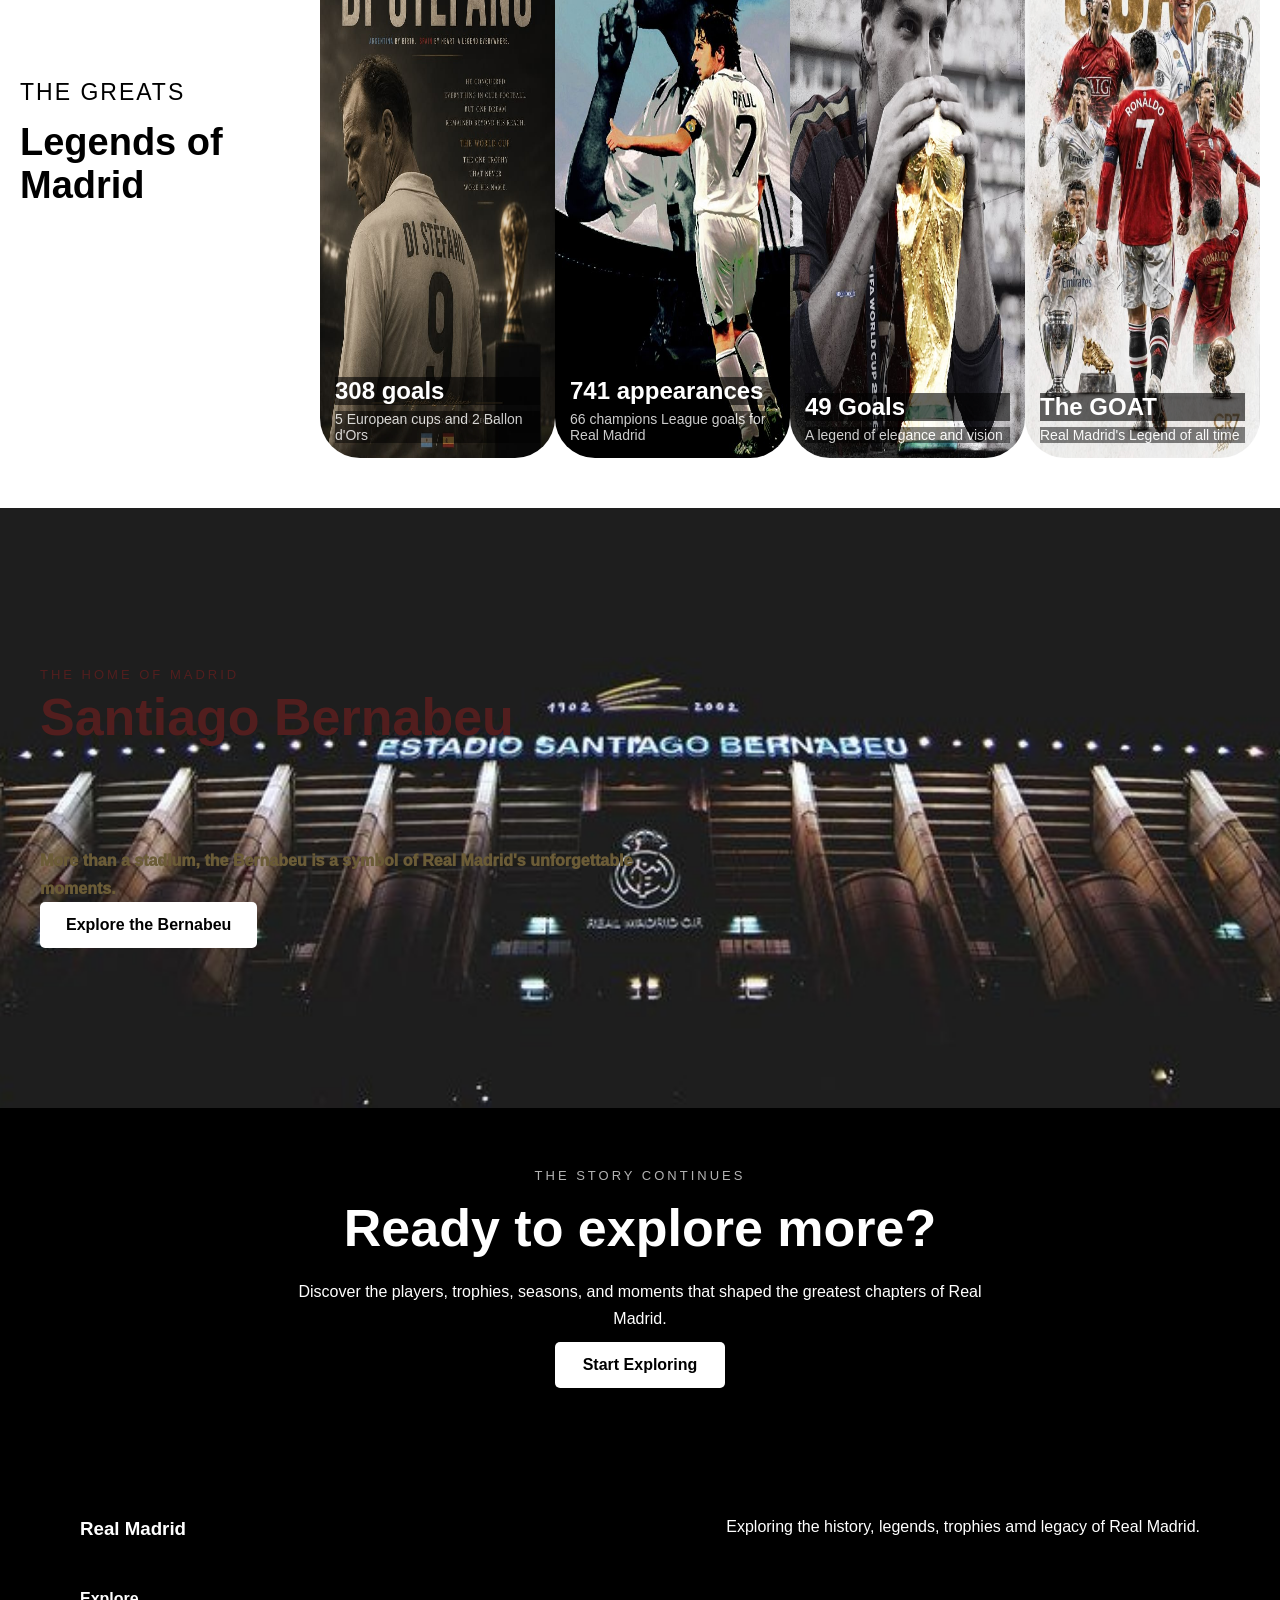
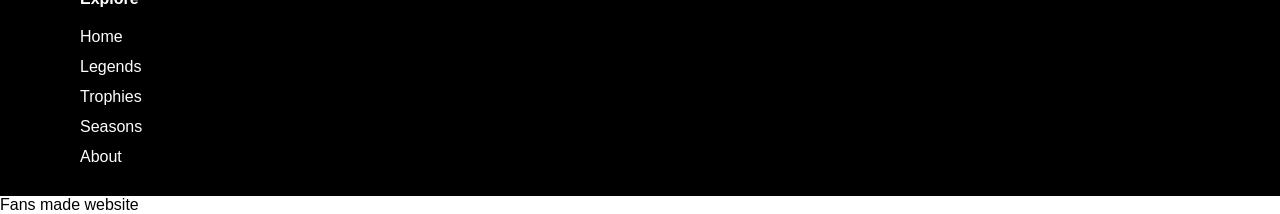
==== commit 1ddbdd2e: "update home" ====
--- a/index.html
+++ b/index.html
@@ -5,24 +5,22 @@
 <link rel="stylesheet" href="style.css">
 </head>
 <body>
-
-    <nav>
-        <div class="logo">
-            <img src="logo.png" alt="Real Madrid Logo">
-            <span>Real Madrid</span>
-        </div>        
-        <ul class="nav-links">
-                <li><a href="index.html">Home</a></li>
-                <li><a href="legends.html">Legends</a></li>
-                <li><a href="trophies.html">Trophies</a></li>
-                <li><a href="seasons.html">Seasons</a></li>
-                <li><a href="about.html">About</a></li>
-        </ul>
-        <div class="btns">
-            🔍            
-        </div>    
-    </nav>    
-
+    <div class="header">
+        <div class="brand">
+            
+        <img class="Logo" src="Real Madrid.png"/> 
+        <span>Real Madrid </span>
+        </div>
+        
+        
+        <div class="headerLinks">
+                <a href="index.html">Home</a>
+                <a href="legends.html">Legends</a>
+                <a href="trophies.html">Trophies</a>
+                <a href="seasons.html">Seasons</a>
+                <a href="about.html">About</a>
+            </div>
+        </div>
     <main>
         <section class="hero">
         
@@ -140,11 +138,11 @@
                 </div>
             </div>
 
-                        <div class="legend-card">
+            <div class="legend-card">
                 <img src="legend3.jpg" alt="">
                 <div class="legend-info">
-                    <h3>6 European Cups</h3>
-                    <p>World's cup for 2026</p>
+                    <h3>49 Goals</h3>
+                    <p>A legend of elegance and vision</p>
                 </div>
             </div>
 
--- a/style.css
+++ b/style.css
@@ -1,11 +1,13 @@
 .hero {
-    background-image: url("stadium3.jpg");
-    height: 100vh;
+    background-image: url("stadium.png");
+    min-height: 500px;
+    height: 65 nvh;
     background-size: cover;
     background-position: center;
+    background-repeat:no-repeat;
     position: relative;
     display: flex;
-    align-items: flex-start;
+    align-items: center;
     overflow: hidden;
 }
 
@@ -48,66 +50,61 @@
     border-radius: 100px;
 }
 
-header {
-    position: absolute;
-    top: 0;
-    left: 0;
-    width: 100%;
-    z-index: 2;
-}
-.navbar {
-    display: flex;
-    align-items: center;
-    justify-content: space-between;
-    padding: 25px 50px;
-    color: black;
-}
+
 * {
     margin: 0;
     padding: 0;
     box-sizing: border-box;
 }
 
-.logo {
-    display: flex;
-    align-items: center;
-}
-
-.logo img{
-    width: 90px;
-    height: 90px;
-    object-fit: contain;
-}
-
-.logo span{
-    margin-left: 10px;
+.headerContainer {
+    background-color: #17191c;
+}
+.header {
+    position: relative;
+    top: 0;
+    height: 80px;
+    background-color: #171818;
+    color: #ffffff;
+    display: flex;
+    justify-content: space-between;
+    align-items: center;
+    padding: 0 15px;
+}
+
+.headerLinks {
+    display: flex;
+    gap: 30px;
+    justify-content: flex-end;
+}
+.headerLinks a {
+   
+    color: #f2f8f3;
+    text-decoration: none;
+}
+.headerLinks a:hover {
+    color: #7d0606;
+    
+}
+
+.brand {
+    display: flex;
+    align-items: center;
+    gap: 15px;
+}
+.brand span {
+    color: #f8faf8;
+    font-size: 30px;
     font-weight: 700;
-    font-size: 30px;
-}
-
-.navbar nav {
-    display: flex;
-    align-items: center;
-    gap: 30px;
-    /* عايزين نحط صورة هنا تبقى خلفية مش عارف ازاي بصراحة */
-}
-.navbar nav a {
-    text-decoration: none;
-    color: black;
-    font-size: 25px;
-}
-
-.navbar nav a:hover {
-    opacity: 0.5;
-    lighting-color: white;
-}
-.navbar button {
-    background: none;
-    border: none;
-    color: white;
-    font-size: 20px;
-    cursor: pointer;
-}
+}
+
+.Logo {
+    width: 70px; 
+    height: auto;  
+}
+
+
+
 
 .history-btn {
     padding: 10px 18px;
@@ -223,23 +220,28 @@
 }
 
 .history-preview {
-    padding: 100px 40px;
-    background: white;
+    padding: 10px 10px;
+    background: white;
+    display: flex;
+    align-items: center;
+    justify-content: space-between;
 }
 
 .history-header {
-    max-width: 13px;
-    letter-spacing: 3px;
+    letter-spacing: 1px;
 }
 
 .history-header p {
     font-size: 13px;
     letter-spacing: 3px;
+    color: rgb(7, 7, 63);
+    font-weight: 700;
 }
 
 .history-header h2 {
-    font-size: 48px;
+    font-size: 28px;
     margin-top: 15px;
+    color: rgb(31, 25, 71);
 }
 
 .timeline {
@@ -308,35 +310,59 @@
     line-height: 1.6;
 }
 
+.trophy-style {
+    padding: 0.5rem 1.5rem;
+    width: 170px;
+    border-radius: 30px;
+    font-weight: 600;
+    font-size: 15px;
+    background: white;
+    color: black;
+    box-shadow: 0 0 15px grey;
+    cursor: pointer;
+    transition: 1; 
+    text-decoration: none;
+}
+
+.trophy-style:hover {
+    box-shadow: grey;
+    text-decoration: none;
+
+}
+
 .legends-preview {
-    padding: 100px 40px;
-    background: white;
+    padding: 50px 20px;
+    background: white;
+
+    display: flex;
+    align-items: center;
+    justify-content: space-between;
 }
 
 .legends-header {
-    max-width: 600px;
+    max-width: 300px;
     margin-bottom: 30px;
 }
 .legends-header p {
-    font-size: 13px;
+    font-size: 23px;
     letter-spacing: 2px;
 }
 
 .legends-header h2 {
-    font-size: 48px;
+    font-size: 38px;
     margin-top: 15px;
 }
 
 .legend-cards {
     display: flex;
-    gap: 25px;
+    gap: 15px;
 }
 .legend-card {
     flex: 1;
     height: 600px;
     position: relative;
     overflow:hidden;
-    border-radius: 8px;
+    border-radius: 40px;
     background: black;
 }
 
@@ -351,7 +377,7 @@
     bottom: 0;
     left: 0;
     width: 100%;
-    padding: 25px;
+    padding: 15px;
     color: white;
     background: linear-gradiant(transparent, black)
 }
@@ -359,53 +385,54 @@
 .legend-info h3 {
     font-size: 24px;
     margin-bottom: 6px;
+    background-color: rgba(0, 0, 0, 0.603);
 }
 
 .legend-info p {
     font-size: 14px;
     opacity: 0.8;
+    background-color: rgba(0, 0, 0, 0.603);
 }
 
 .bernabeu-preview {
     min-height: 600px;
     background-image: url("bernabeu.jpg");
     background-size: cover;
+    background-repeat: no-repeat; 
     background-position: center;
     position: relative;
     display: flex;
     align-items: center;
-    padding: 80px;
+    padding: 40px;
 }
 
 .bernabeu-preview::before {
-    content: "";
     position: absolute;
     inset: 0;
-    background: black;
 }
 
 .bernabeu-content {
     position: relative;
     z-index: 1;
     max-width: 600px;
-    color: white;
+    color: rgb(82, 30, 30);
 }
 
 .bernabeu-content > p:first-child {
     font-size: 13px;
     letter-spacing: 3px;
-    margin-bottom: 15px;
+    margin-bottom: 5px;
 }
 
 .bernabeu-content h2 {
     font-size: 52px;
-    margin-bottom: 20px;
+    margin-bottom: 100px;
 }
 
 .bernabeu-content h2 + p {
     line-height: 1.7;
-    color: white;
-    margin-bottom: 30px;
+    color: rgb(107, 92, 55);
+    font-weight: 1000
 }
 
 .bernabeu-content a {
@@ -419,7 +446,7 @@
 }
 
 .final-cta {
-    padding: 120px 80px;
+    padding: 60px 40px;
     text-align: center;
     background: black;
     color: white;
@@ -443,7 +470,7 @@
 .cta-content h2 + p {
     color: white;
     line-height: 1.7;
-    margin-bottom: 30px;
+    margin-bottom: 10px;
 }
 
 .cta-content a {
@@ -504,7 +531,7 @@
 }
 
 .footer-bottom {
-    padding-top: 25px;
+    padding-top: 20px;
     border-top: 1px solid #222121;
     display: flex;
     justify-content: space-between;
